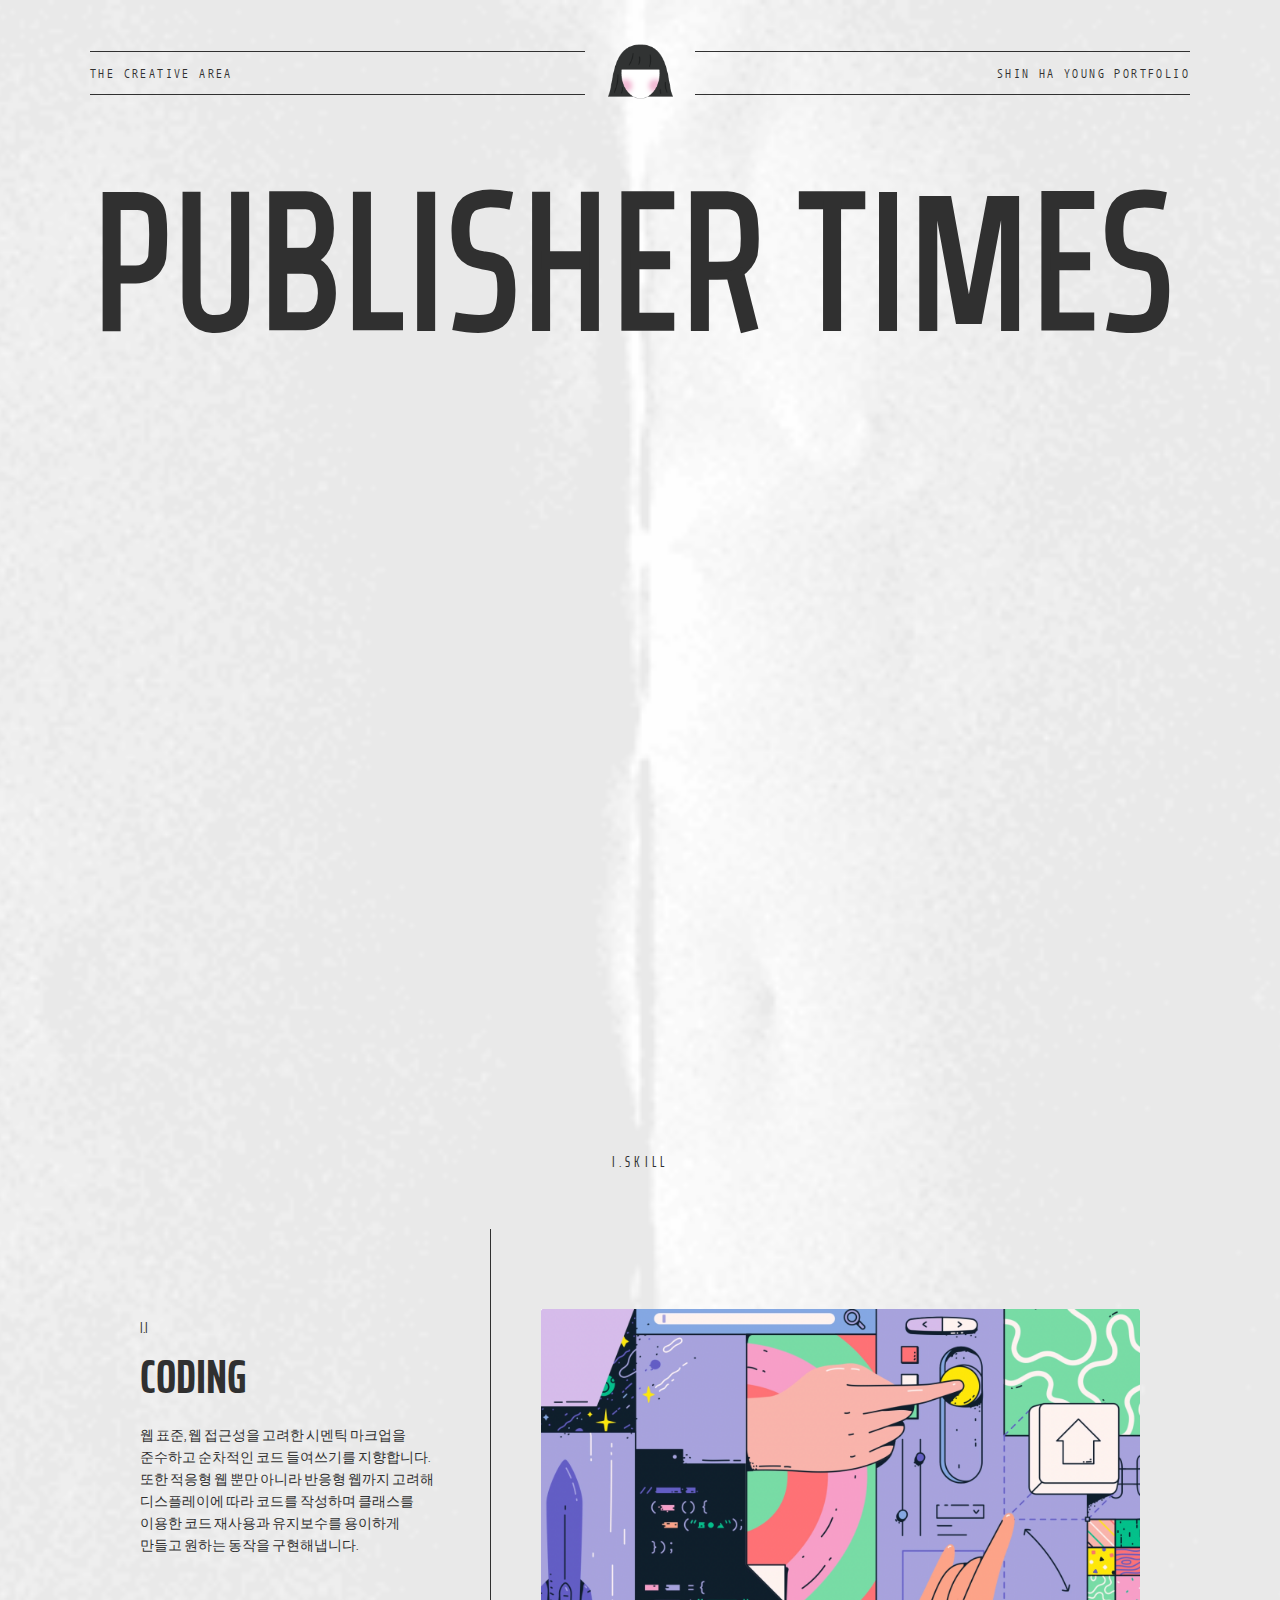
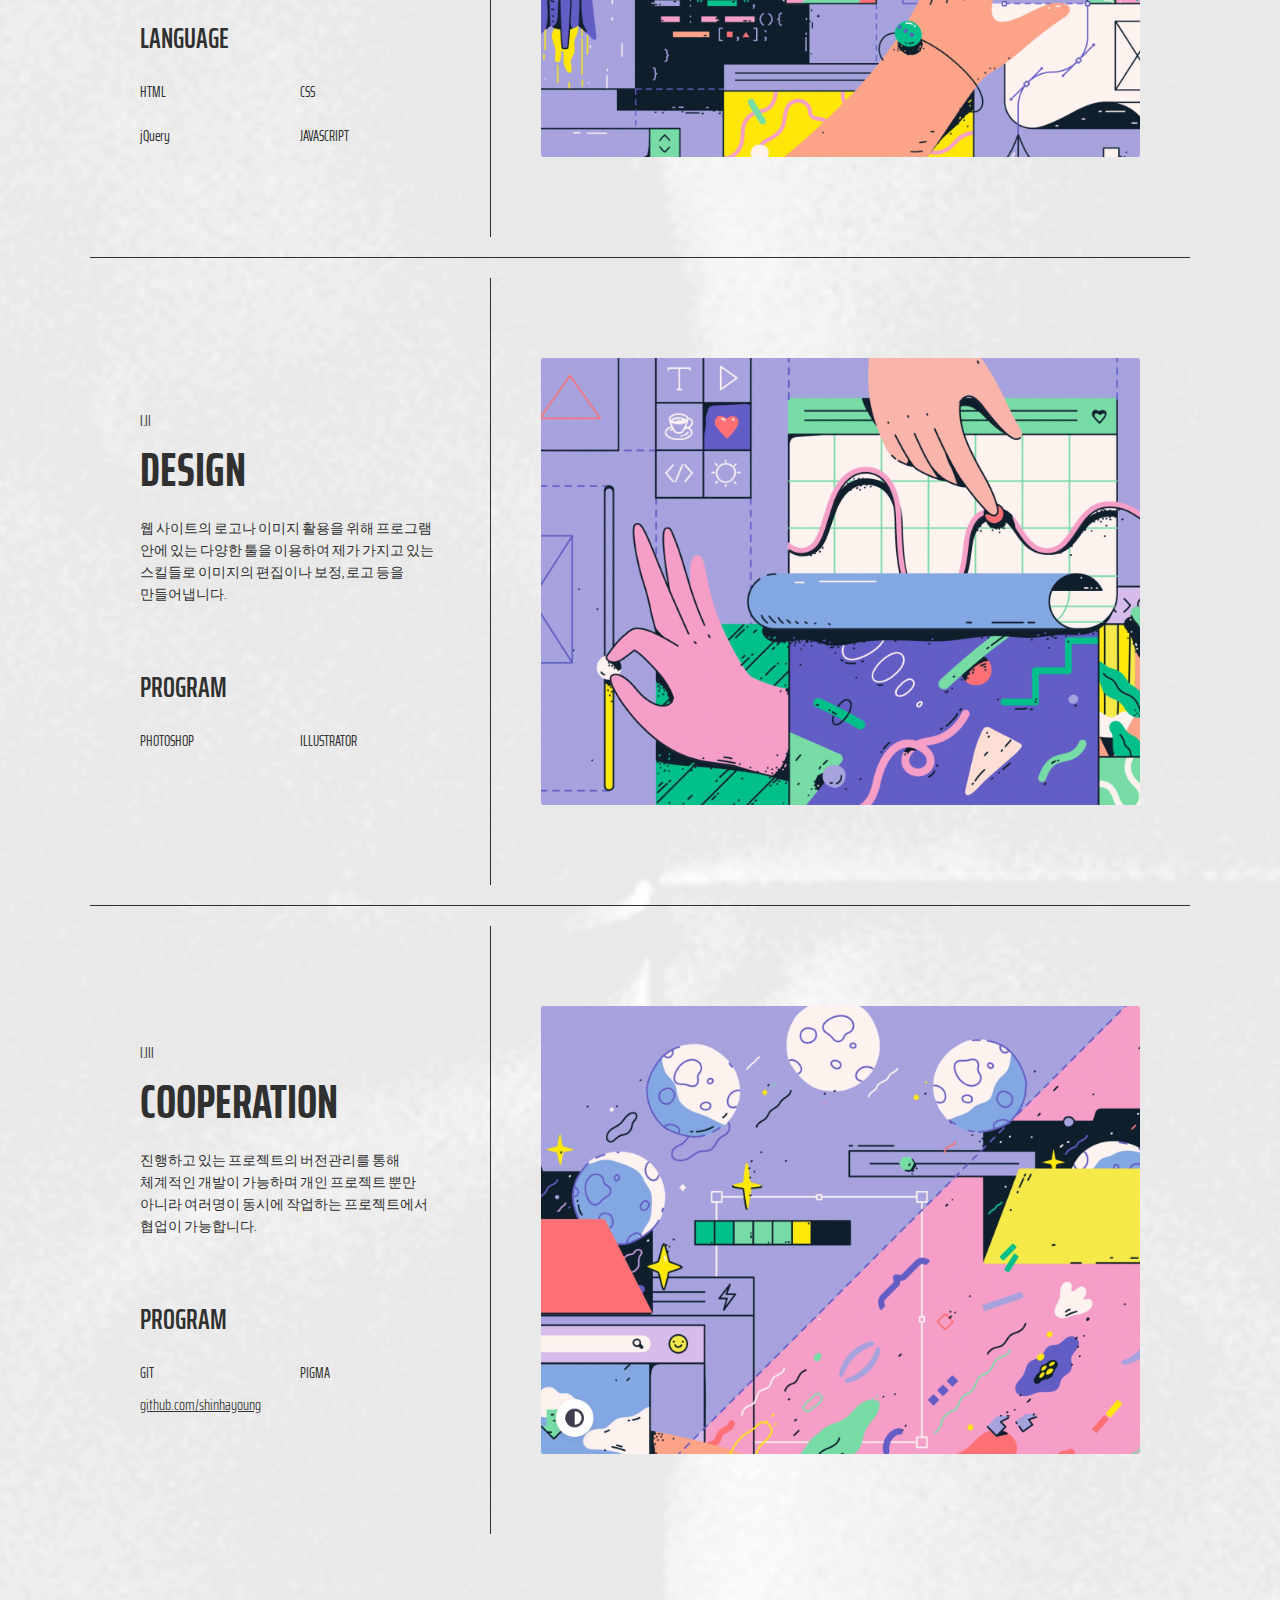
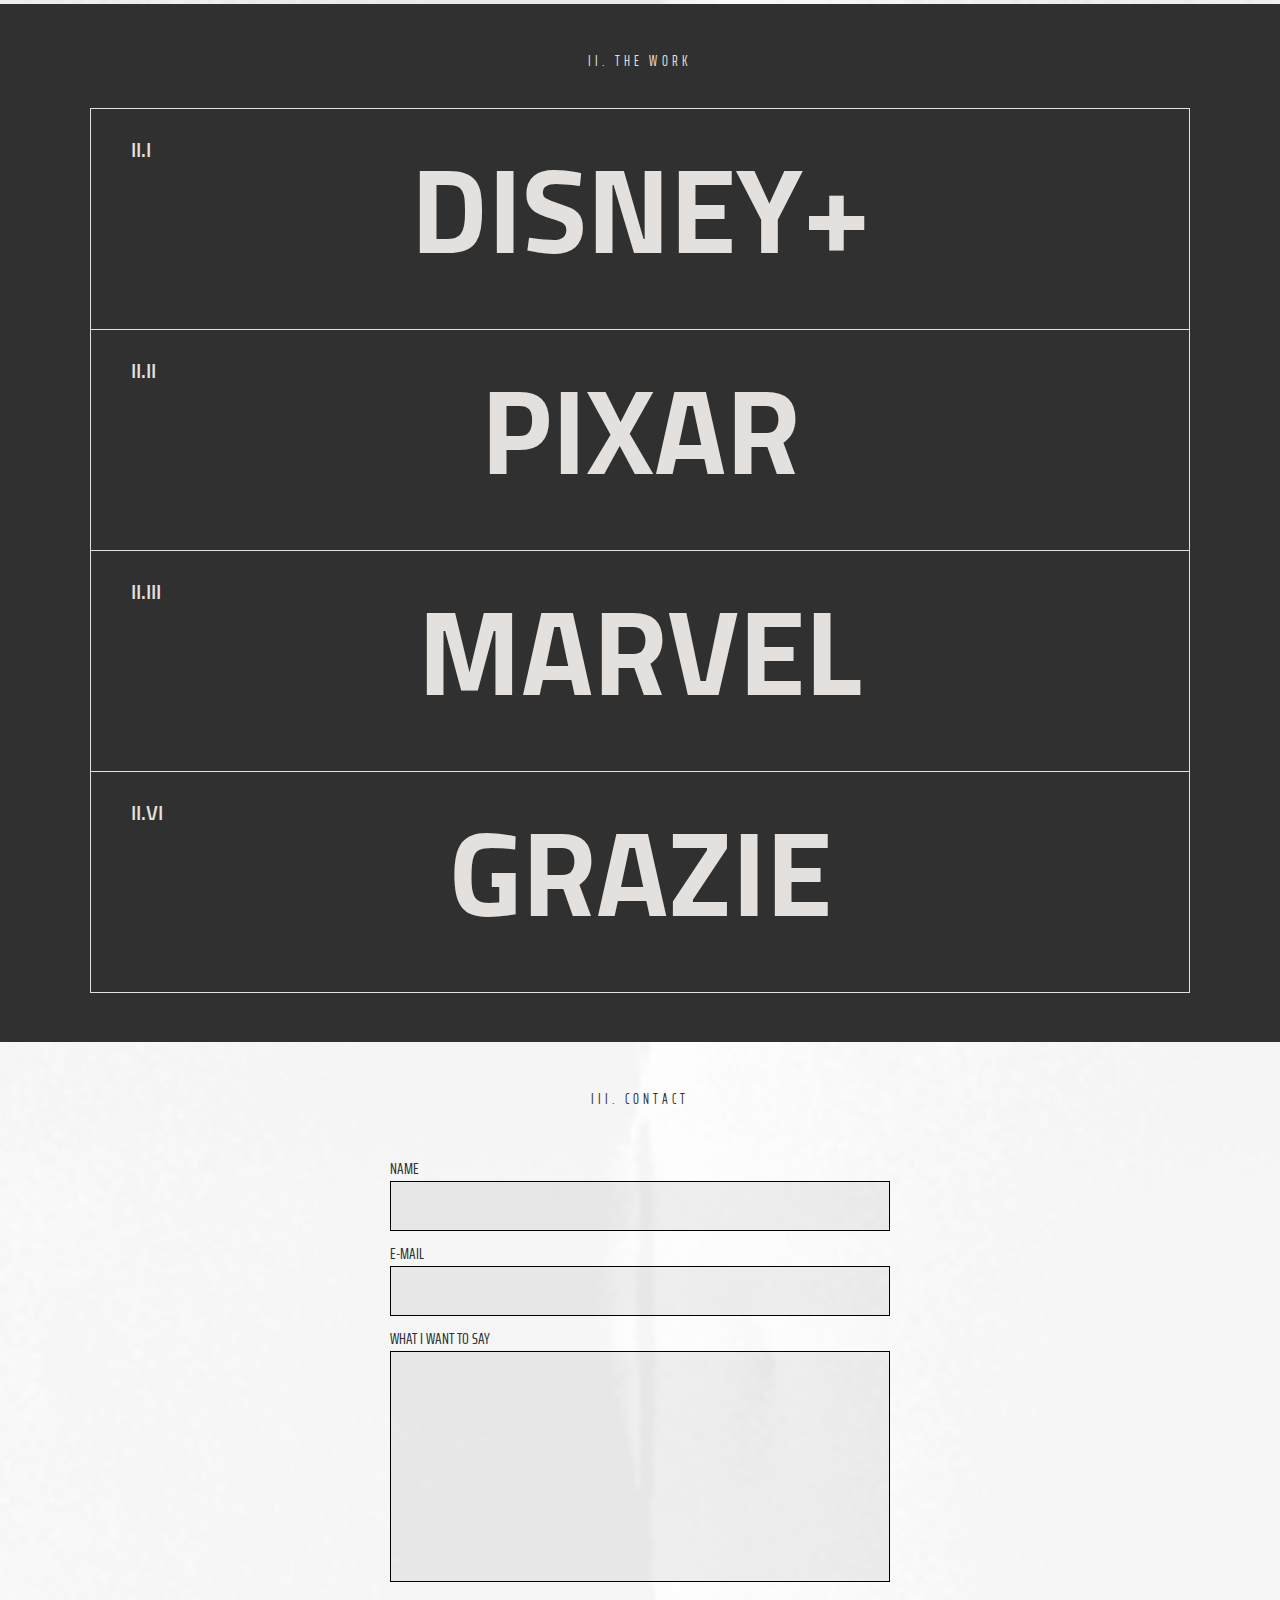
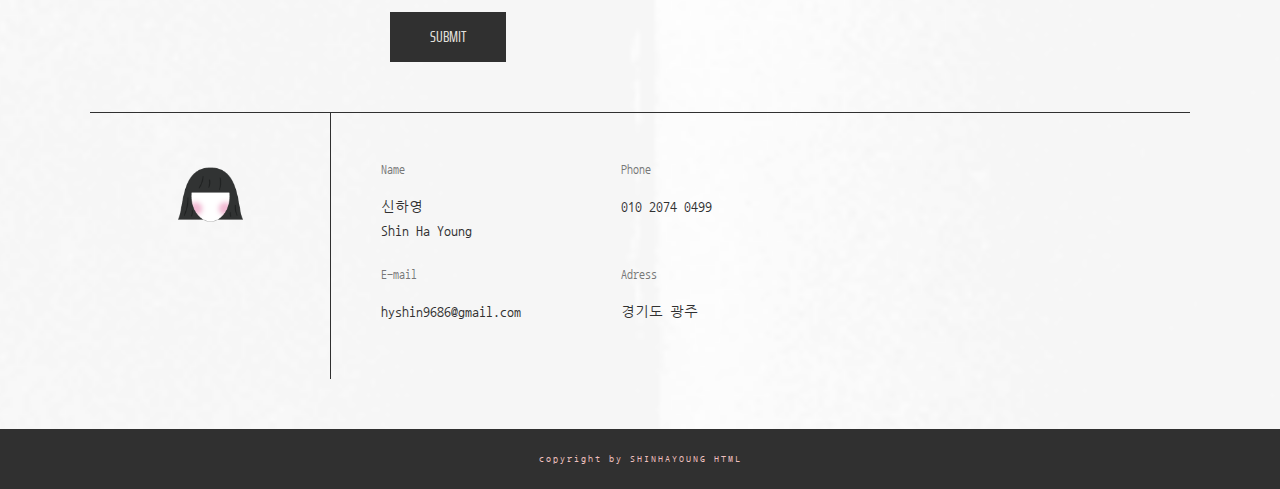
==== html/index.html @ 0ff35a14 "fourth commit" ====
<html>

<head>
  <meta charset="UTF-8">
  <meta name="viewport" content="width=device-width, user-scalable=yes">
  <title>Portfolio</title>
  <script src="http://ajax.googleapis.com/ajax/libs/jquery/1.11.1/jquery.min.js"></script>
  <script src="http://ajax.googleapis.com/ajax/libs/jqueryui/1.11.1/jquery-ui.min.js"></script>
  <link rel="preconnect" href="https://fonts.googleapis.com">
  <link rel="preconnect" href="https://fonts.gstatic.com" crossorigin>
  <link
    href="https://fonts.googleapis.com/css2?family=Nanum+Gothic+Coding:wght@400;700&family=Saira+Extra+Condensed:wght@500;600;700;800;900&family=Sunflower:wght@300;500;700&display=swap"
    rel="stylesheet">
  <link rel="stylesheet" href="style.css">
</head>

<body>
  <header class="header" data-section="header">
    <div class="l_wrapper">
      <div class="header-line">
        <p>THE CREATIVE AREA</p>
        <a class="reload" onClick="window.location.reload()">
          <img class="header-line-logo" src="images/logo.png" alt="로고">
        </a>
        <p>SHIN HA YOUNG PORTFOLIO</p>
      </div>

      <!-- header-title -->
      <div class="header-title">
        <svg viewBox="0 -100 1100 300" class="letters letters--effect-1">

          <!-- P -->
          <g class="letter letter--1">
            <g class="letter__part">
              <path class="letter__layer color-1" d="M21.631,169.87V39.539h25.152c0,0,18.292-0.624,20.371,14.966
              s0,41.365,0,41.365s-2.494,17.045-21.41,17.045s-24.112,0-24.112,0" />
            </g>
          </g>

          <!-- U -->
          <g class="letter letter--2">
            <g class="letter__part">
              <path class="letter__layer color-1" d="M150.091,30.185c0,0,0.208,93.539,0,104.14
                c-0.208,10.601,0.831,28.062-25.567,28.062c0,0-22.978,2.737-22.978-26.513s0-105.688,0-105.688" />
            </g>
          </g>

          <!-- B -->
          <g class="letter letter--3">
            <g class="letter__part">
              <path class="letter__layer color-1" d="M188.206,103.155h24.641c3.863,0.197,7.05,0.483,10.53,1.664
              c6.788,2.303,13.64,11.647,13.507,27.126c-0.128,14.813-6.307,21.782-11.413,25.015c-2.877,1.822-6.248,2.707-9.654,2.707h-27.611
              V38.736h27.644c5.123,0,10.037,2.255,13.204,6.281c3.189,4.053,5.865,10.715,5.865,21.659c0,19.549-9.631,25.763-14.981,27.707
              c-1.631,0.593-3.362,0.863-5.097,0.88l-26.635,0.272" />
            </g>
          </g>

          <!-- L -->
          <g class="letter letter--1">
            <g class="letter__part">
              <polyline class="letter__layer color-1" points="271.919,30.234 271.919,159.667 312.992,159.667" />
            </g>
          </g>

          <!-- I -->
          <g class="letter letter--1">
            <g class="letter__part">
              <line class="letter__layer color-1" x1="336.147" y1="30.234" x2="336.147" y2="169.442" />
            </g>
          </g>

          <!-- S -->
          <g class="letter letter--1">
            <g class="letter__part">
              <path class="letter__layer color-1" d="M421.326,39.331c0,0-17.918-3.584-27.566-1.93
              c-9.648,1.654-22.053,3.032-23.155,27.566s6.064,31.339,21.501,33.725c15.437,2.386,24.534,2.386,24.258,30.227
              s-6.34,39.717-52.375,30.747" />
            </g>
          </g>

          <!-- H -->
          <g class="letter letter--1">
            <g class="letter__part">
              <line class="letter__layer color-1" x1="451.097" y1="30.234" x2="451.097" y2="169.442" />
              <line class="letter__layer color-1" x1="499.888" y1="30.234" x2="499.888" y2="169.442" />
              <line class="letter__layer color-1" x1="451.097" y1="98.692" x2="499.888" y2="98.692" />
            </g>
          </g>

          <!-- E -->
          <g class="letter letter--1">
            <g class="letter__part">
              <polyline class="letter__layer color-1" points="584.239,38.78 540.41,38.78 540.41,98.692 
                540.41,160.345 584.239,160.345" />
              <line class="letter__layer color-1" x1="580.104" y1="98.692" x2="540.41" y2="98.692" />
            </g>
          </g>

          <!-- R -->
          <g class="letter letter--1">
            <g class="letter__part">
              <path class="letter__layer color-1" d="M609.875,169.442V38.78h26.188c0,0,20.399-1.378,22.604,19.296
              s0,33.906,0,33.906s-4.686,16.815-21.226,17.091s-27.566-0.276-27.566-0.276" />
              <line class="letter__layer color-1" x1="659.647" y1="169.442" x2="644.06" y2="107.954" />
            </g>
          </g>

          <!-- T -->
          <g class="letter letter--1">
            <g class="letter__part">
              <line class="letter__layer color-1" x1="708.837" y1="38.78" x2="775.27" y2="38.78" />
              <line class="letter__layer color-1" x1="742.053" y1="169.442" x2="742.053" y2="38.78" />
            </g>
          </g>

          <!-- I -->
          <g class="letter letter--1">
            <g class="letter__part">
              <line class="letter__layer color-1" x1="798.018" y1="30.49" x2="798.018" y2="169.442" />
            </g>
          </g>

          <!-- M -->
          <g class="letter letter--1">
            <g class="letter__part">
              <polyline class="letter__layer color-1" points="838.262,169.442 838.262,43.462 853.561,43.462 
              873.517,153.551 884.16,153.551 904.781,43.462 920.081,43.462 920.081,169.442" />
            </g>
          </g>

          <!-- E -->
          <g class="letter letter--1">
            <g class="letter__part">
              <polyline class="letter__layer color-1" points="1004.231,38.404 960.402,38.404 960.402,98.317 
                960.402,159.969 1004.231,159.969" />
              <line class="letter__layer color-1" x1="1000.096" y1="99.681" x2="960.402" y2="99.681" />
            </g>
          </g>

          <!-- S -->
          <g class="letter letter--1">
            <g class="letter__part">
              <path class="letter__layer color-1" d="M1075.136,39.508c0,0-17.918-3.584-27.566-1.93
              c-9.648,1.654-22.053,3.032-23.155,27.566c-1.103,24.534,6.064,31.339,21.501,33.725c15.437,2.386,24.533,2.386,24.258,30.227
              s-6.34,39.717-52.375,30.747" />
            </g>
          </g>
        </svg>
      </div>
      <ul class="gnb">
        <li>
          <a href="#">HOME</a>
        </li>
        <li>
          <a href="#">I. SKILL</a>
        </li>
        <li>
          <a href="#">II. THE WORK</a>
        </li>
        <li>
          <a href="#">III. CONTACT</a>
        </li>
      </ul>
    </div>
  </header>

  <main class="main">
    <div class="l_wrapper">
      <section class="section-home">
        <div class="home-container">
          <div class="home-container-world">
            <img class="cooper" src="images/cooper.png" alt="쿠퍼">
          </div>
          <div class="home-container-item">
            <h1>THE MARIO REAL TRIP</h1>
            <div class="play sidebar">
              <p class="move">PLAY GAME</p>
              <ul class="manual l_row">
                <li class="move l_col l_col_tablet_6_12">Start <span>Enter</span></li>
                <li class="move l_col l_col_tablet_6_12">Jump <span>J</span></li>
                <li class="move l_col l_col_tablet_6_12">Booster <span>B</span></li>
                <li class="move l_col l_col_tablet_6_12">Stop <span>S</span></li>
              </ul>
            </div>
          </div>
        </div>
      </section>
    </div>

    <section class="section-skill" data-section="skill">
      <div class="l_wrapper">
        <h3 class="title">I.SKILL</h3>
        <ul class="card">
          <li class="card-item">
            <div class="card-item-contents">
              <span>I.I</span>
              <h4>CODING</h4>
              <p>
                웹 표준, 웹 접근성을 고려한 시멘틱 마크업을 준수하고 순차적인 코드 들여쓰기를 지향합니다. 또한 적응형 웹 뿐만 아니라 반응형 웹까지 고려해 디스플레이에 따라 코드를 작성하며 클래스를 이용한 코드 재사용과 유지보수를 용이하게 만들고 원하는 동작을 구현해냅니다.
              </p>
              <h5>LANGUAGE</h5>
              <ul class="program l_row">
                <li class="l_col l_col_6_12">HTML</li>
                <li class="l_col l_col_6_12">CSS</li>
                <li class="l_col l_col_6_12">jQuery</li>
                <li class="l_col l_col_6_12">JAVASCRIPT</li>
              </ul>
            </div>
            <div class="card-item-cover first">
              <img class="card-item-cover-src" src="images/skill-coding.png" alt="코딩">
            </div>
          </li>
          <li class="card-item">
            <div class="card-item-contents">
              <span>I.II</span>
              <h4>DESIGN</h4>
              <p>
                웹 사이트의 로고나 이미지 활용을 위해 프로그램 안에 있는 다양한 툴을 이용하여 제가 가지고 있는 스킬들로 이미지의 편집이나 보정, 로고 등을 만들어냅니다.
              </p>
              <h5>PROGRAM</h5>
              <ul class="program l_row">
                <li class="l_col l_col_6_12">PHOTOSHOP</li>
                <li class="l_col l_col_6_12">ILLUSTRATOR</li>
              </ul>
            </div>
            <div class="card-item-cover">
              <img class="card-item-cover-src" src="images/skill-design.png" alt="디자인">
            </div>
          </li>
          <li class="card-item">
            <div class="card-item-contents">
              <span>I.III</span>
              <h4>COOPERATION</h4>
              <p>진행하고 있는 프로젝트의 버전관리를 통해 체계적인 개발이 가능하며 개인 프로젝트 뿐만 아니라 여러명이 동시에 작업하는 프로젝트에서 협업이 가능합니다.</p>
              <h5>PROGRAM</h5>
              <ul class="program l_row">
                <li class="l_col l_col_6_12">GIT
                  <br>
                  <a class="git" onclick="window.open('https://github.com/shinhayoung')">github.com/shinhayoung</a>
                </li>
                <li class="l_col l_col_6_12">PIGMA</li>
              </ul>
            </div>
            <div class="card-item-cover">
              <img class="card-item-cover-src" src="images/skill-cooperation.png" alt="협업">
            </div>
          </li>
        </ul>
      </div>
    </section>

    <section class="section-work" data-section="work">
      <div class="l_wrapper">
        <h3 class="title">II. THE WORK</h3>
        <ul class="work-container">
          <li>
            <a class="work-container-title" href="">
              <p>II.I</p>
              <h4>DISNEY+</h4>
            </a>
            <div class="work-container-item">
              <div class="detail">
                <img class="detail-cover" src="images/diseny+.png" alt="디즈니플러스">
                <div class="detail-contents">
                  <h5>DETAIL</h5>
                  <p>
                    디즈니 플러스의 웹 사이트입니다. 
                    <br>폼을 이용해 이메일을 작성할 수 있게 만들었으며 반응형에 쉽게 대응이 가능하도록 코드를 작성하여 관리하였고 토글을 이용하여 접었다 폈다 할 수 있는 아코디언 메뉴를 만들었습니다. 
                  </p>
                  <ul class="tag">
                    <li>#반응형</li>
                    <li>#폼</li>
                    <li>#토글</li>
                  </ul>
                  <p class="contribution">기여도 100%</p>
                  <div class="open">
                    <button onclick="window.open('work/disney+/disney+.html')" class="open-button">
                      VIEW WEBSITE
                    </button>
                  </div>
                </div>
              </div>
            </div>
          </li>
          <li>
            <a class="work-container-title" href="">
              <p>II.II</p>
              <h4>PIXAR</h4>
            </a>
            <div class="work-container-item">
              <div class="detail">
                <img class="detail-cover" src="images/pixar.png" alt="픽사">
                <div class="detail-contents">
                  <h5>DETAIL</h5>
                  <p>
                    픽사 리디자인 웹 사이트입니다. 
                    <br>다양한 디스플레이를 고려해 만든 반응형 사이트이며 반응형에 쉽게 대응할 수 있도록 코드를 작성하였습니다. 또한 이미지가 로딩될
                    때
                    이미지의 공간이 사라져서 글씨가 올라와 잘못 클릭하는 등 발생될 수 있는 문제점을 해결하였습니다.<br>
                    (MONSTER INC 서브 페이지가 포함되어 있습니다.)
                  </p>
                  <ul class="tag">
                    <li>#반응형</li>
                    <li>#그리드</li>
                    <li>#서브페이지</li>
                  </ul>
                  <p class="contribution">기여도 100%</p>
                  <div class="open">
                    <button onclick="window.open('work/pixar/pixar.html')" class="open-button">
                      VIEW WEBSITE
                    </button>
                  </div>
                </div>
              </div>
            </div>
          </li>
          <li>
            <a class="work-container-title" href="">
              <p>II.III</p>
              <h4>MARVEL</h4>
            </a>
            <div class="work-container-item">
              <div class="detail">
                <img class="detail-cover" src="images/cinema.png" alt="마블">
                <div class="detail-contents">
                  <h5>DETAIL</h5>
                  <p>
                    마블 영화관 컨셉의 웹 사이트입니다.
                    <br>동작이 됐을 때 사용 될 클래스를 따로 만들어 관리하였고 아이콘 클릭 이벤트를 슬라이드 버튼과 연결하여 보다 매끄러운 슬라이드를 구현하였습니다.
                  </p>
                  <ul class="tag">
                    <li>#적응형</li>
                    <li>#슬라이드</li>
                    <li>#클릭 이벤트</li>
                  </ul>
                  <p class="contribution">기여도 100%</p>
                  <div class="open">
                    <button onclick="window.open('work/cinema/cinema.html')" class="open-button">
                      VIEW WEBSITE
                    </button>
                  </div>
                </div>
              </div>
            </div>
          </li>
          <li>
            <a class="work-container-title" href="">
              <p>II.VI</p>
              <h4>GRAZIE</h4>
            </a>
            <div class="work-container-item">
              <div class="detail">
                <img class="detail-cover" src="images/grazie.png" alt="그라찌아">
                <div class="detail-contents">
                  <h5>DETAIL</h5>
                  <p>
                    팀으로 진행한 협업 프로젝트입니다.
                    <br>그라찌아라는 카페 웹 사이트를 리뉴얼 하는 프로젝트이며 경쟁사 분석, 페르소나 설정, 컨셉, 디자인, 구조, 와이어프레임, 스토리 보드 등을 이용해 하나의 웹 사이트를 만들기 위해 필요한 과정들을 배웠습니다.
                  </p>
                  <ul class="tag">
                    <li>#리뉴얼</li>
                    <li>#협업</li>
                    <li>#기획</li>
                  </ul>
                  <p class="contribution">기여도 33%</p>
                  <div class="open">
                    <button onclick="window.open('work/grazie_ver1.pdf')" class="open-button">
                      VIEW PROJECT
                    </button>
                  </div>
                </div>
              </div>
            </div>
          </li>
        </ul>
      </div>
      </div>
      </li>
      </ul>
      </div>
    </section>

    <section class="section-contact" data-section="contact">
      <div class="l_wrapper">
        <h3 class="title">III. CONTACT</h3>
        <div class="form-container">
          <form class="email" method="post" data-email="hyshin9686@gmail.com" action="https://script.google.com/macros/s/AKfycbyyb3MIxO23MSj_7GagqGRnMlf0vuEvtj7t0gNvTb-PooRnGNFIaY9sFg_aP1rx4i4O/exec"
          target="frAttachFiles">
            <label>NAME<input name="name" type="text"></label>
            <label>E-MAIL<input name="email" type="email"></label>
            <label>WHAT I WANT TO SAY
              <textarea name="say" cols="30" rows="15"></textarea>
            </label>
            <input name="submit" type="submit" value="SUBMIT">
          </form>
          <iframe name="frAttachFiles"></iframe>
        </div>
        <div class="information">
          <div class="information-cover">
            <a class="reload" href="#" onClick="window.location.reload()">
              <img class="information-cover-src" src="images/logo.png" alt="로고">
            </a>
          </div>
          <div class="information-contents">
            <ul class="privacy l_row">
              <li class="l_col l_col_6_12 l_col_mobile_12_12">
                <h5>Name</h5>
                <p>신하영</p>
                <p>Shin Ha Young</p>
              </li>
              <li class="l_col l_col_6_12 l_col_mobile_12_12">
                <h5>Phone</h5>
                <p>010 2074 0499</p>
              </li>
              <li class="l_col l_col_6_12 l_col_mobile_12_12">
                <h5>E-mail</h5>
                <p>hyshin9686@gmail.com</p>
              </li>
              <li class="l_col l_col_6_12 l_col_mobile_12_12">
                <h5>Adress</h5>
                <p>경기도 광주</p>
              </li>
            </ul>
          </div>
        </div>
      </div>
    </section>
    <div class="gnb-sidebar sidebar">
      <p class="move">INTRODUCTION</p>
      <ul class="manual">
        <li class="move">
          <a href="">HOME</a>
        </li>
        <li class="move">
          <a href="">I. SKILL</a>
        </li>
        <li class="move">
          <a href="">II. WORK</a>
        </li>
        <li class="move">
          <a href="">III. CONTACT</a>
        </li>
      </ul>
    </div>
  </main>

  <footer class="footer">
    <p>copyright by SHINHAYOUNG HTML</p>
  </footer>

  <script src="script.js"></script>
  <script src="https://cdnjs.cloudflare.com/ajax/libs/animejs/3.2.1/anime.min.js"></script>
</body>

</html>
---- html/style.css ----
/* Reset */
body, ul, p {
  margin: 0;
  padding: 0;
}

img {
  vertical-align: top;
  max-width: 100%;
}

li {
  list-style-type: none;
}

h1, h2 ,h3 ,h4, h5 {
  font-size: inherit;
  font-weight: inherit;
  margin: 0;
}

a {
  color: inherit;
  text-decoration: none;
}

button {
  padding: 0;
  border: 0;
  font-size: inherit;
  font-weight: inherit;
  font-family: inherit;
}

input:focus {
  outline: none;
}

textarea:focus {
  outline: none;
}

iframe {
  display: none;
}

/* Layout */
.l_wrapper {
  max-width: 1100px;
  margin: 0 auto;
  padding: 0 30px;
}

.l_row {
  display: flex;
  row-gap: 20px;
  flex-wrap: wrap;
  margin: 0 -10px;
}

.l_col {
  padding: 0 10px;
  box-sizing: border-box;
}

.l_col_12_12 { width: 100%; }
.l_col_11_12 { width: 91.66666667%; }
.l_col_10_12 { width: 83.33333333%; }
.l_col_9_12  { width: 75%; }
.l_col_8_12  { width: 66.66666667%; }
.l_col_7_12  { width: 58.33333333%; }
.l_col_6_12  { width: 50%; }
.l_col_5_12  { width: 41.66666667%; }
.l_col_4_12  { width: 33.33333333%; }
.l_col_3_12  { width: 25%; }
.l_col_2_12  { width: 16.66666667%; }
.l_col_1_12  { width: 8.33333333%; }

/* Typography */
:root {
  font-size: 62.5%;
  font-family: 'Saira Extra Condensed', sans-serif;
  word-break: keep-all;
}

/* Commond */
.title {
  font-size: 1.4rem;
  line-height: 1;
  letter-spacing: 0.3em;
  text-align: center;
  padding-bottom: 40px;
}

.open-button {
  border: 0.8px solid;
  padding: 20px 30px; 
  box-shadow: 2px 2px 0 0 rgba(0, 0, 0, 1);
  cursor: pointer;
  font-size: 1.5rem;
}

.open-button:hover {
  background-color: #efc0bf;
}

/* Components */
body {
  background-image: url(images/paper1.png);
  background-position: top center;
  background-size: cover;
  color: #303030;
}

/* header */
.header {
  padding: 40px 0;
}

.header-line {
  display: flex;
  justify-content: space-between;
  align-items: center;
}

.header-line p {
  border-top: 1px solid;
  border-bottom: 0.5px solid;
  padding: 15px 0;
  width: 45%;
  letter-spacing: 0.2em;
  font-size: 1.2rem;
  font-family: 'Nanum Gothic Coding', monospace;
}

.header-line p:nth-child(3) {
  text-align: right;
}

.reload {
  z-index: 9999;
  cursor: pointer;
}

.header-line-logo {
  width: 65px;
  height: auto;
  aspect-ratio: 1/1;
}

/* header-title */
.header-title {
  padding: 20px 0 40px;
  height: 150px;
}

.color-1 {
  stroke: #303030;
  stroke-width: 18px;
 }

 /* main SVG */
.letters {
  left: 50%;
  transform: translateX(-50%);
  position: relative;
  stroke-miterlimit:3;
  fill:none;
  top: 0;
  display: block;
  margin: 0 auto;
  position: absolute;
  width: 1100px;
  height: 47%;
 }
 
 /* letter path */
 .letter__layer {
  fill: none;
 }

 /* gnb */
.gnb {
  height: 30px;
  display: flex;
  gap: 50px;
  justify-content: center;
  align-items: center;
  z-index: 9999;
  position: relative;
}

.gnb li {
  width: 60px;
  text-align: center;
}

.gnb li a {
  display: none;
  font-size: 1.4rem;
}

.gnb li a:hover {
  text-decoration: line-through;
}

/* section-home */
.section-home {
  position: relative;
  padding-bottom: 180px;
}

.home-container {
  display: flex;
  justify-content: end;
  opacity: 0;
}

.home-container.up {
  opacity: 1;
}

.home-container-world {
  background-image: url(images/world.png);
  background-position: 0 0;
  background-size: cover;
  width: 100%;
  height: 500px;
  position: relative;
  margin: 20px 30px 20px 0;
}

.home-container-world .cooper {
  position: absolute;
  left: 50%;
  bottom: 50px;
  transform: translateX(-50%);
  width: 150px;
}

.home-container-item h1 {
  font-size: 10rem;
  font-weight: 600;
  line-height: 1;
  padding: 40px 0;
  text-align: center;
  position: absolute;
  bottom: 0;
  left: 0;
  right: 0;
  border-bottom: 1px solid;
}

.play {
  padding: 20px 0 20px 10px;
  width: 160px;
  height: 92%;
  flex-shrink: 0;
  overflow: hidden;
  border-left: 1px solid;
}

.sidebar p {
  line-height: 1;
  padding: 0 0 15px 15px;
  margin-left: 160px;
  font-size: 1.6rem;
  border-bottom: 1px solid;
  width: 145px;
}

.manual {
  display: flex;
  flex-direction: column;
  gap: 15px;
  padding: 15px 0 0 10px;
  margin-left: 160px;
}

.manual li {
  font-size: 1.4rem;
  width: 145px;
}

.manual li span {
  border: 0.5px solid;
  padding: 0 10px;
  margin-left: 5px;
  box-shadow: 1px 1px 0 0 rgba(0, 0, 0, 1);
}

/* section-skill */
.section-skill {
  padding: 50px 0;
}

.card-item {
  display: flex;
  align-items: center;
  border-bottom: 1px solid;
}

.card-item:last-child {
  border: none;
}

.card-item-contents {
  width: 25vw;
  padding: 100px 50px;
}

.card-item-contents span {
  font-size: 1.4rem;
}

.card-item-contents h4 {
  font-size: 4.8rem;
  font-weight: 700;
}

.card-item-contents p {
  font-size: 1.4rem;
  padding: 10px 0 60px;
}

.card-item-contents h5 {
  font-size: 2.8rem;
  font-weight: 600;
  padding-bottom: 20px;
}

.program li {
  font-size: 1.5rem;
}

.program li .git {
  display: inline-block;
  font-size: 1.6rem;
  font-weight: 300;
  margin-top: 7px;
  cursor: pointer;
  text-decoration: underline;
}

.program li .git:hover {
  font-weight: 600;
}

.card-item-cover {
  padding: 80px 50px;
  width: 50vw;
  border-left: 1px solid;
  margin: 20px 0;
  aspect-ratio: 383/286;
}

/* section-work */
.section-work {
  background-color: #303030;
  color: #e3e0dd;
  padding: 50px 0;
}

.work-container > li {
  border: 1px solid;
  position: relative;
  margin-bottom: -1px;
}

.work-container-title {
  display: block;
  padding: 50px;
  font-family: 'Sunflower', sans-serif;
  transition: all 2s ease-out;
}

.work-container-title:hover { 
  background-position: center top;
  background-size: cover;
  color: #fff;
  background-position: center; 
}

.work-container li:first-child a:hover {
  background-image: url(images/diseny+.png);
}
.work-container li:nth-child(2) a:hover {
  background-image: url(images/pixar.png);
}
.work-container li:nth-child(3) a:hover {
 background-image: url(images/cinema.png);
}
.work-container li:last-child a:hover {
  background-image: url(images/grazie.png);
}

.work-container-title p {
  font-size: 2rem;
  position: absolute;
  top: 30px;
  left: 40px;
}

.work-container-title h4 {
  font-size: 12rem;
  font-weight: 600;
  line-height: 1;
  text-align: center;
}

/* work-container-item */
.work-container-item {
  display: none;
}

.detail {
  background-color: #e3e0dd;
  display: flex;
  align-items: center;
}

.detail-cover {
  width: 55%;
  height: auto;
  aspect-ratio: 4/3;
  padding: 80px 50px;
  border-right: 1px solid #303030;
  margin: 20px 0;
}

.detail-contents {
  color: #303030;
  padding: 50px;
}

.detail-contents h5 {
  font-size: 4.8rem;
  font-weight: 700;
}

.detail-contents p {
  font-size: 1.4rem;
  padding-top: 10px;
}

.tag {
  display: flex;
  gap: 10px;
  padding: 10px 0;
}

.tag li {
  font-size: 1.5rem;
  font-weight: 700;
}

p.contribution {
  padding: 10px 0 60px;
  font-size: 1.6rem;
  font-weight: 700;
}

/* section-contact */
.section-contact {
  padding: 50px 0;
}

.form-container {
  display: flex;
  flex-direction: column;
  width: 500px;
  margin: 0 auto;
  padding: 10px 0 40px;
}

.email {
  font-size: 1.6rem;
  color: #303030;
  margin: 0;
}

.email input {
  width: 100%;
  height: 50px;
  margin: 0 0 10px;
  background-color: rgba(0, 0, 0, 0.06);
  border: 1px solid;
}

.email label [name=say] {
  width: 100%;
  background-color: rgba(0, 0, 0, 0.06);
  border: 1px solid;
  resize: none;
}

.email [name=submit] {
  width: initial;
  margin-top: 30px;
  background-color: #303030;
  font-size: 1.6rem;
  color: #e3e0dd;
  padding: 0 40px;
  cursor: pointer;
  border: none;
  font-family: inherit;
}

.email [name=submit]:hover {
  background-color: #efc0bf;
  color: #303030;
}

.information {
  display: flex;
  border-top: 1px solid;
  font-family: 'Nanum Gothic Coding', monospace;
  font-weight: 400;
}

.information-cover {
  width: 200px;
  border-right: 1px solid;
  padding: 50px 20px;
}

.information-cover-src {
  width: 65px;
  height: auto;
  display: block;
  margin: 0 auto;
  aspect-ratio: 1/1;
}

.information-contents {
  padding: 50px;
}

.privacy li h5 {
  font-size: 1.2rem;
  color: #777;
  padding-bottom: 25px;
}

.privacy li p {
  font-size: 1.4rem;
  padding-bottom: 10px;
}

/* gnb-sidebar */
.gnb-sidebar {
  position: fixed;
  top: 80px;
  right: 0;
  padding: 20px 0;
  width: 160px;
  overflow: hidden;
  z-index: 9999;
}

.gnb-sidebar a:hover {
  text-decoration: line-through;
}

.gnb-sidebar .manual {
  padding-left: 20px;
}

/* footer */
.footer {
  background-color: #303030;
  color: #efc0bf;
  text-align: center; 
  padding: 25px; 
}

.footer p {
  font-family: 'Nanum Gothic Coding', monospace;
  font-weight: 400;
  font-size: 1rem;
  letter-spacing: 0.2em;
}

/* Mediaqueries */
@media (min-width: 1450px){
  .l_wrapper {
    max-width: 75vw;
  }

  .letters {
    width: 75vw;
    height: 60%;
  }

  .gnb {
    padding-top: 130px;
  }
}

@media (max-width: 1170px){
  .letters {
    width: 95vw;
  }
}

@media (max-width: 1100px){
  .work-container-title h4 {
    font-size: 10vw;
  }
}

@media (max-width: 960px){
  .l_col_tablet_12_12 { width: 100%; }
  .l_col_tablet_11_12 { width: 91.66666667%; }
  .l_col_tablet_10_12 { width: 83.33333333%; }
  .l_col_tablet_9_12  { width: 75%; }
  .l_col_tablet_8_12  { width: 66.66666667%; }
  .l_col_tablet_7_12  { width: 58.33333333%; }
  .l_col_tablet_6_12  { width: 50%; }
  .l_col_tablet_5_12  { width: 41.66666667%; }
  .l_col_tablet_4_12  { width: 33.33333333%; }
  .l_col_tablet_3_12  { width: 25%; }
  .l_col_tablet_2_12  { width: 16.66666667%; }
  .l_col_tablet_1_12  { width: 8.33333333%; }
  
  :root {
    font-size: 70%;
  }

  .header-line-logo {
    width: 60px;
    height: auto;
  }

  .header-title {
    padding-bottom: 30px;
  }

  .color-1 {
    stroke-width: 19px;
   }

  .gnb.fixed {
    position: fixed;
    top: 0;
    left: 0;
    right: 0;
    background-color: #efc0bf;
    padding: 10px;
  }

  .gnb li {
    width: 80px;
  }

  .gnb-sidebar {
    display: none;
  }

  .section-home {
    padding: 0;
  }

  .home-container {
    display: block;
  }

  .home-container-item {
    display: flex;
    border-bottom: 1px solid;
    padding: 50px 0;
  }

  .home-container-item h1 {
    position: initial;
    width: 70%;
    font-size: 8rem;
    padding: 40px 30px;
    border: none;
    border-right: 1px solid;
  }

  .play {
    width: 100%;
    height: auto;
    flex-shrink: 1;
    padding: 50px 20px 0;
    border: none;
  }

  .play p {
    font-size: 2.8rem;
    font-weight: 600;
    width: 100%;
  }

  .manual {
    flex-direction: row;
    margin: 0;
    padding-left: 170px;
    width: 90%;
  }

  .manual li {
    padding: 10px 0 5px 10px;
  }

  .section-skill {
    padding: 50px 0 0;
  }

  .card-item {
    flex-direction: column-reverse;
  }

  .card-item-contents {
    width: 80vw;
    padding: 0 0 80px;
  }

  .card-item-cover {
    width: 80vw;
    border: none;
    padding: 80px 0;
    margin: 0;
  }

  .card-item-cover.first {
    padding: 0 0 80px;
  }

  .work-container-title p {
    font-size: 1.4rem;
  }

  .work-container-title h4 {
    font-size: 7rem;
  }

  .detail {
    flex-direction: column;
  }

  .detail-cover {
    width: 80%;
    border-right: none; 
    padding: 80px 0;
    margin: 0;
  }

  .detail-contents {
    margin: 0 20px;
    padding: 80px;
    border-top: 1px solid #303030;
  }

  .information-cover-src {
    width: 60px;
    height: auto;
  }
}

@media (max-width: 780px){
  .l_col_mobile_12_12 { width: 100%; }
  .l_col_mobile_11_12 { width: 91.66666667%; }
  .l_col_mobile_10_12 { width: 83.33333333%; }
  .l_col_mobile_9_12  { width: 75%; }
  .l_col_mobile_8_12  { width: 66.66666667%; }
  .l_col_mobile_7_12  { width: 58.33333333%; }
  .l_col_mobile_6_12  { width: 50%; }
  .l_col_mobile_5_12  { width: 41.66666667%; }
  .l_col_mobile_4_12  { width: 33.33333333%; }
  .l_col_mobile_3_12  { width: 25%; }
  .l_col_mobile_2_12  { width: 16.66666667%; }
  .l_col_mobile_1_12  { width: 8.33333333%; }

  .header-line p {
    width: 43%;
  }

  .header-title {
    padding-bottom: 10px;
  }
}

@media (max-width: 580px){
  :root {
    font-size: 50%;
  }

  .header-line {
    padding-top: 40px;
  }

  .header-line p {
    width: 100%;
  }

  .header-line .reload {
    position: absolute;
    top: 10px;
    left: 50%;
    transform: translateX(-50%);
  }

  .header-title {
    padding: 0;
  }

  .color-1 {
    stroke-width: 20px;
   }

   .detail-contents {
    padding: 10vw;
   }

   .form-container {
    width: 85vw;
   }
}
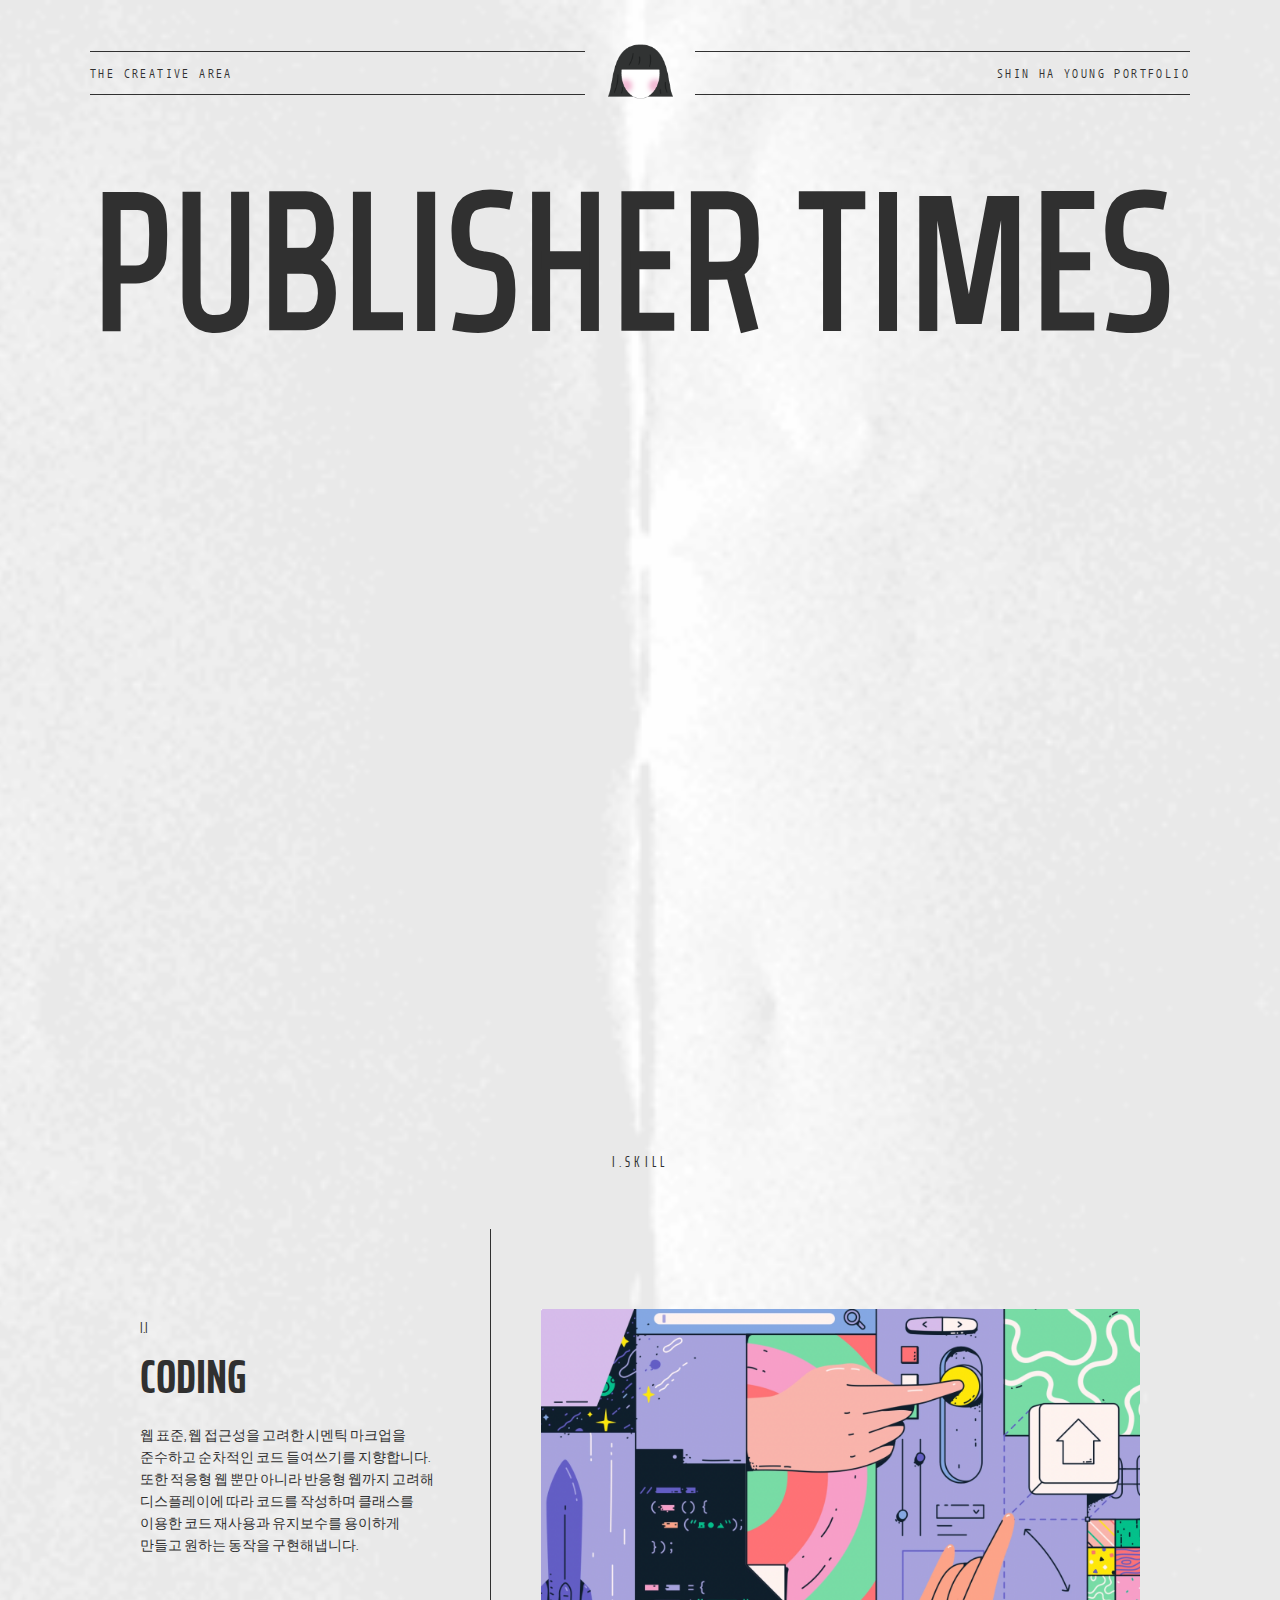
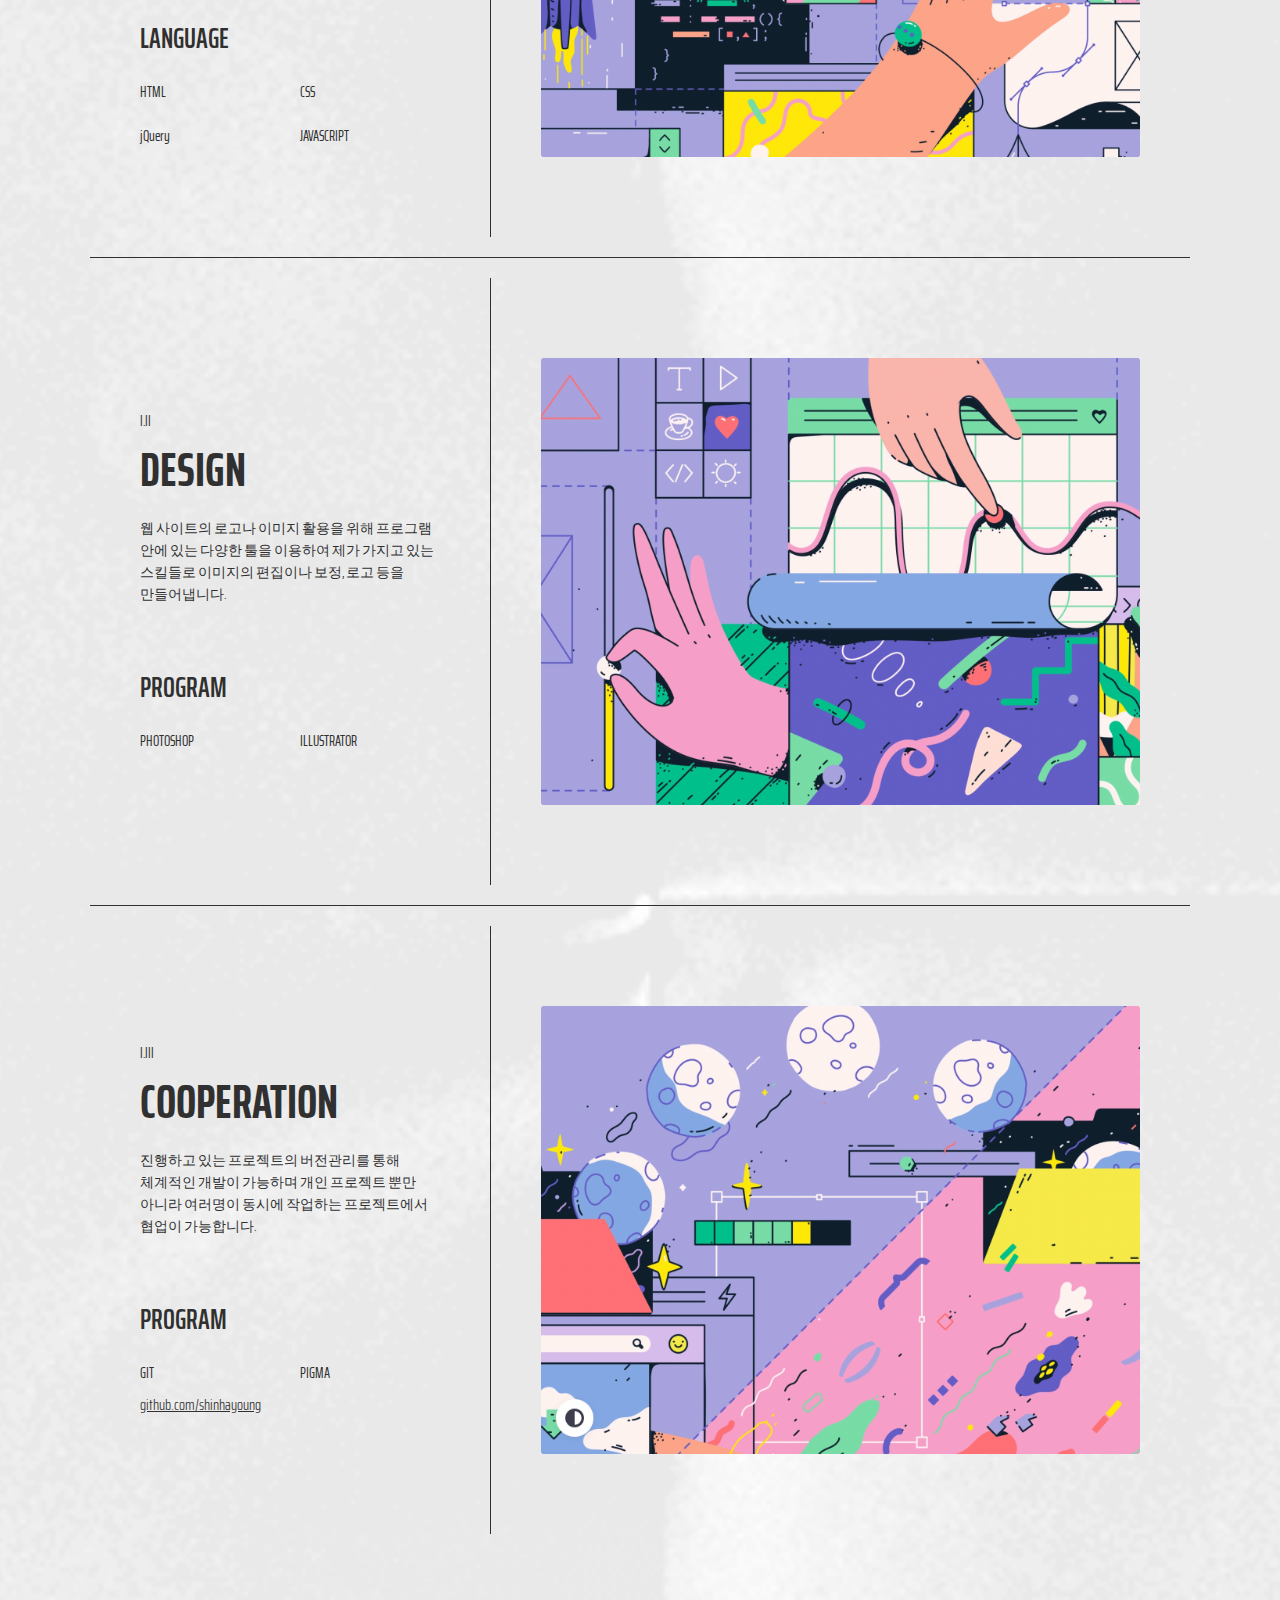
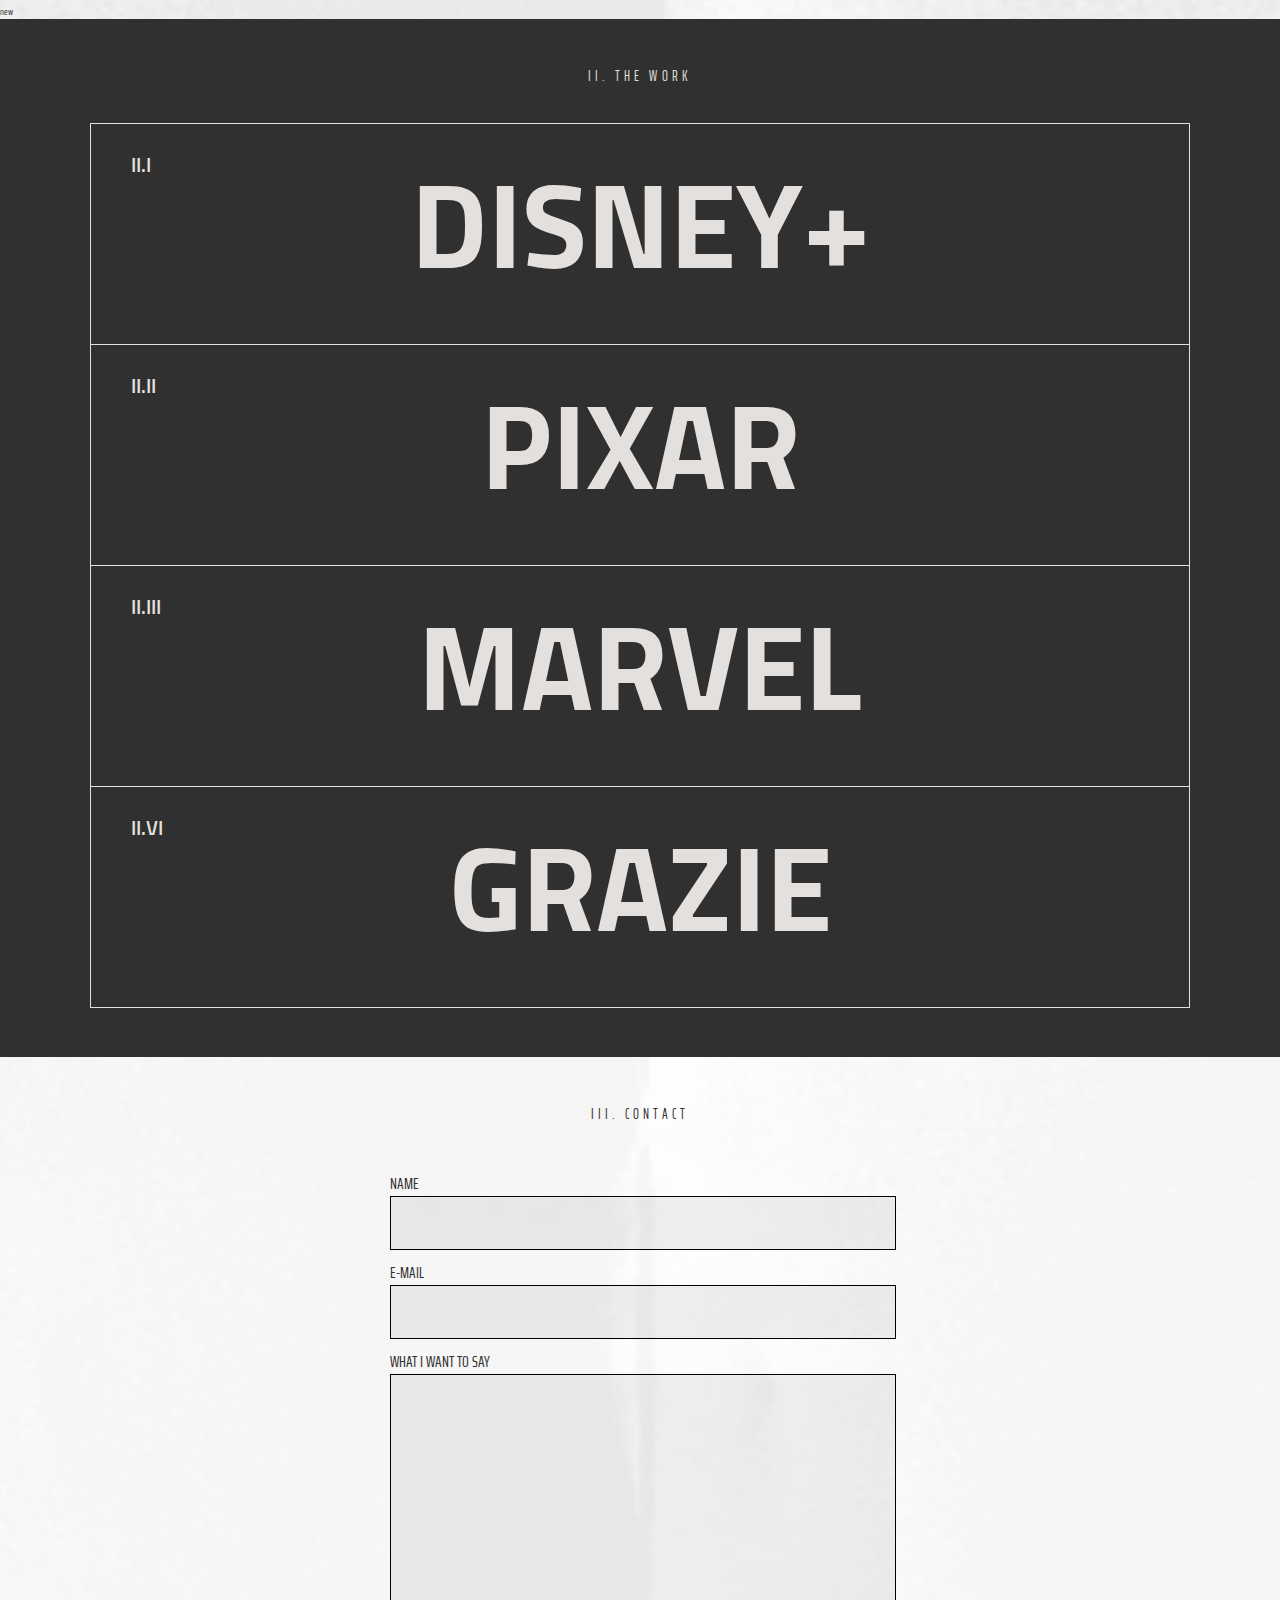
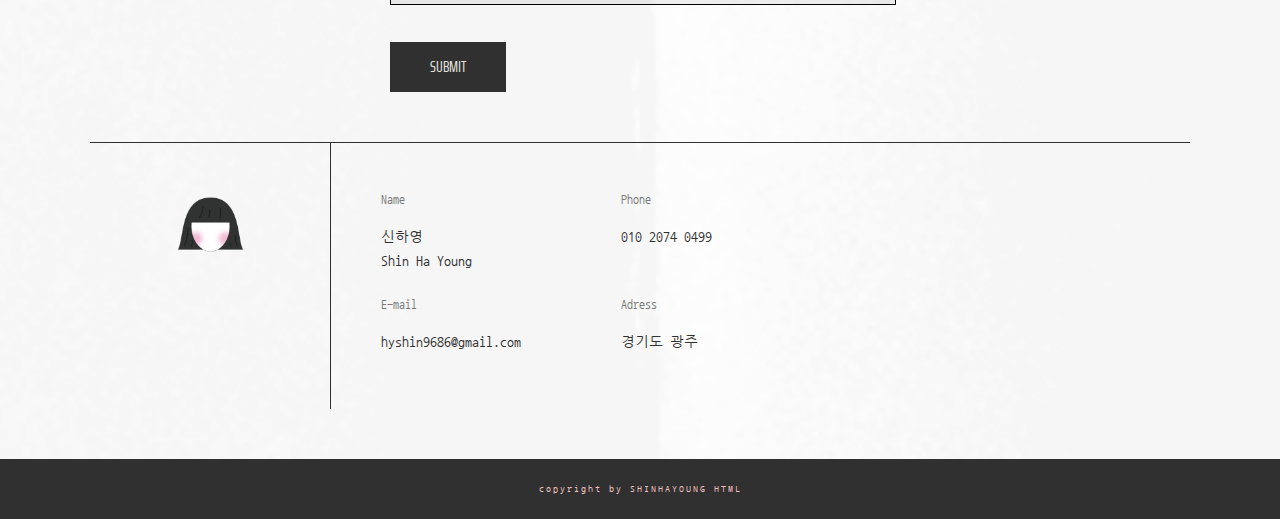
==== commit 6b425686: "fifth commit" ====
--- a/html/index.html
+++ b/html/index.html
@@ -1,5 +1,5 @@
-
-<html>
+<!DOCTYPE html>
+<html lang="ko">
 
 <head>
   <meta charset="UTF-8">
@@ -197,7 +197,8 @@
               <span>I.I</span>
               <h4>CODING</h4>
               <p>
-                웹 표준, 웹 접근성을 고려한 시멘틱 마크업을 준수하고 순차적인 코드 들여쓰기를 지향합니다. 또한 적응형 웹 뿐만 아니라 반응형 웹까지 고려해 디스플레이에 따라 코드를 작성하며 클래스를 이용한 코드 재사용과 유지보수를 용이하게 만들고 원하는 동작을 구현해냅니다.
+                웹 표준, 웹 접근성을 고려한 시멘틱 마크업을 준수하고 순차적인 코드 들여쓰기를 지향합니다. 또한 적응형 웹 뿐만 아니라 반응형 웹까지 고려해 디스플레이에 따라 코드를 작성하며 클래스를
+                이용한 코드 재사용과 유지보수를 용이하게 만들고 원하는 동작을 구현해냅니다.
               </p>
               <h5>LANGUAGE</h5>
               <ul class="program l_row">
@@ -249,7 +250,7 @@
         </ul>
       </div>
     </section>
-
+new
     <section class="section-work" data-section="work">
       <div class="l_wrapper">
         <h3 class="title">II. THE WORK</h3>
@@ -265,8 +266,9 @@
                 <div class="detail-contents">
                   <h5>DETAIL</h5>
                   <p>
-                    디즈니 플러스의 웹 사이트입니다. 
-                    <br>폼을 이용해 이메일을 작성할 수 있게 만들었으며 반응형에 쉽게 대응이 가능하도록 코드를 작성하여 관리하였고 토글을 이용하여 접었다 폈다 할 수 있는 아코디언 메뉴를 만들었습니다. 
+                    디즈니 플러스의 웹 사이트입니다.
+                    <br>폼을 이용해 이메일을 작성할 수 있게 만들었으며 반응형에 쉽게 대응이 가능하도록 코드를 작성하여 관리하였고 토글을 이용하여 접었다 폈다 할 수 있는 아코디언 메뉴를
+                    만들었습니다.
                   </p>
                   <ul class="tag">
                     <li>#반응형</li>
@@ -294,7 +296,7 @@
                 <div class="detail-contents">
                   <h5>DETAIL</h5>
                   <p>
-                    픽사 리디자인 웹 사이트입니다. 
+                    픽사 리디자인 웹 사이트입니다.
                     <br>다양한 디스플레이를 고려해 만든 반응형 사이트이며 반응형에 쉽게 대응할 수 있도록 코드를 작성하였습니다. 또한 이미지가 로딩될
                     때
                     이미지의 공간이 사라져서 글씨가 올라와 잘못 클릭하는 등 발생될 수 있는 문제점을 해결하였습니다.<br>
@@ -356,7 +358,8 @@
                   <h5>DETAIL</h5>
                   <p>
                     팀으로 진행한 협업 프로젝트입니다.
-                    <br>그라찌아라는 카페 웹 사이트를 리뉴얼 하는 프로젝트이며 경쟁사 분석, 페르소나 설정, 컨셉, 디자인, 구조, 와이어프레임, 스토리 보드 등을 이용해 하나의 웹 사이트를 만들기 위해 필요한 과정들을 배웠습니다.
+                    <br>그라찌아라는 카페 웹 사이트를 리뉴얼 하는 프로젝트이며 경쟁사 분석, 페르소나 설정, 컨셉, 디자인, 구조, 와이어프레임, 스토리 보드 등을 이용해 하나의 웹 사이트를
+                    만들기 위해 필요한 과정들을 배웠습니다.
                   </p>
                   <ul class="tag">
                     <li>#리뉴얼</li>
@@ -375,18 +378,15 @@
           </li>
         </ul>
       </div>
-      </div>
-      </li>
-      </ul>
-      </div>
     </section>
 
     <section class="section-contact" data-section="contact">
       <div class="l_wrapper">
         <h3 class="title">III. CONTACT</h3>
         <div class="form-container">
-          <form class="email" method="post" data-email="hyshin9686@gmail.com" action="https://script.google.com/macros/s/AKfycbyyb3MIxO23MSj_7GagqGRnMlf0vuEvtj7t0gNvTb-PooRnGNFIaY9sFg_aP1rx4i4O/exec"
-          target="frAttachFiles">
+          <form class="email" method="post" data-email="hyshin9686@gmail.com"
+            action="https://script.google.com/macros/s/AKfycbyyb3MIxO23MSj_7GagqGRnMlf0vuEvtj7t0gNvTb-PooRnGNFIaY9sFg_aP1rx4i4O/exec"
+            target="frAttachFiles">
             <label>NAME<input name="name" type="text"></label>
             <label>E-MAIL<input name="email" type="email"></label>
             <label>WHAT I WANT TO SAY
